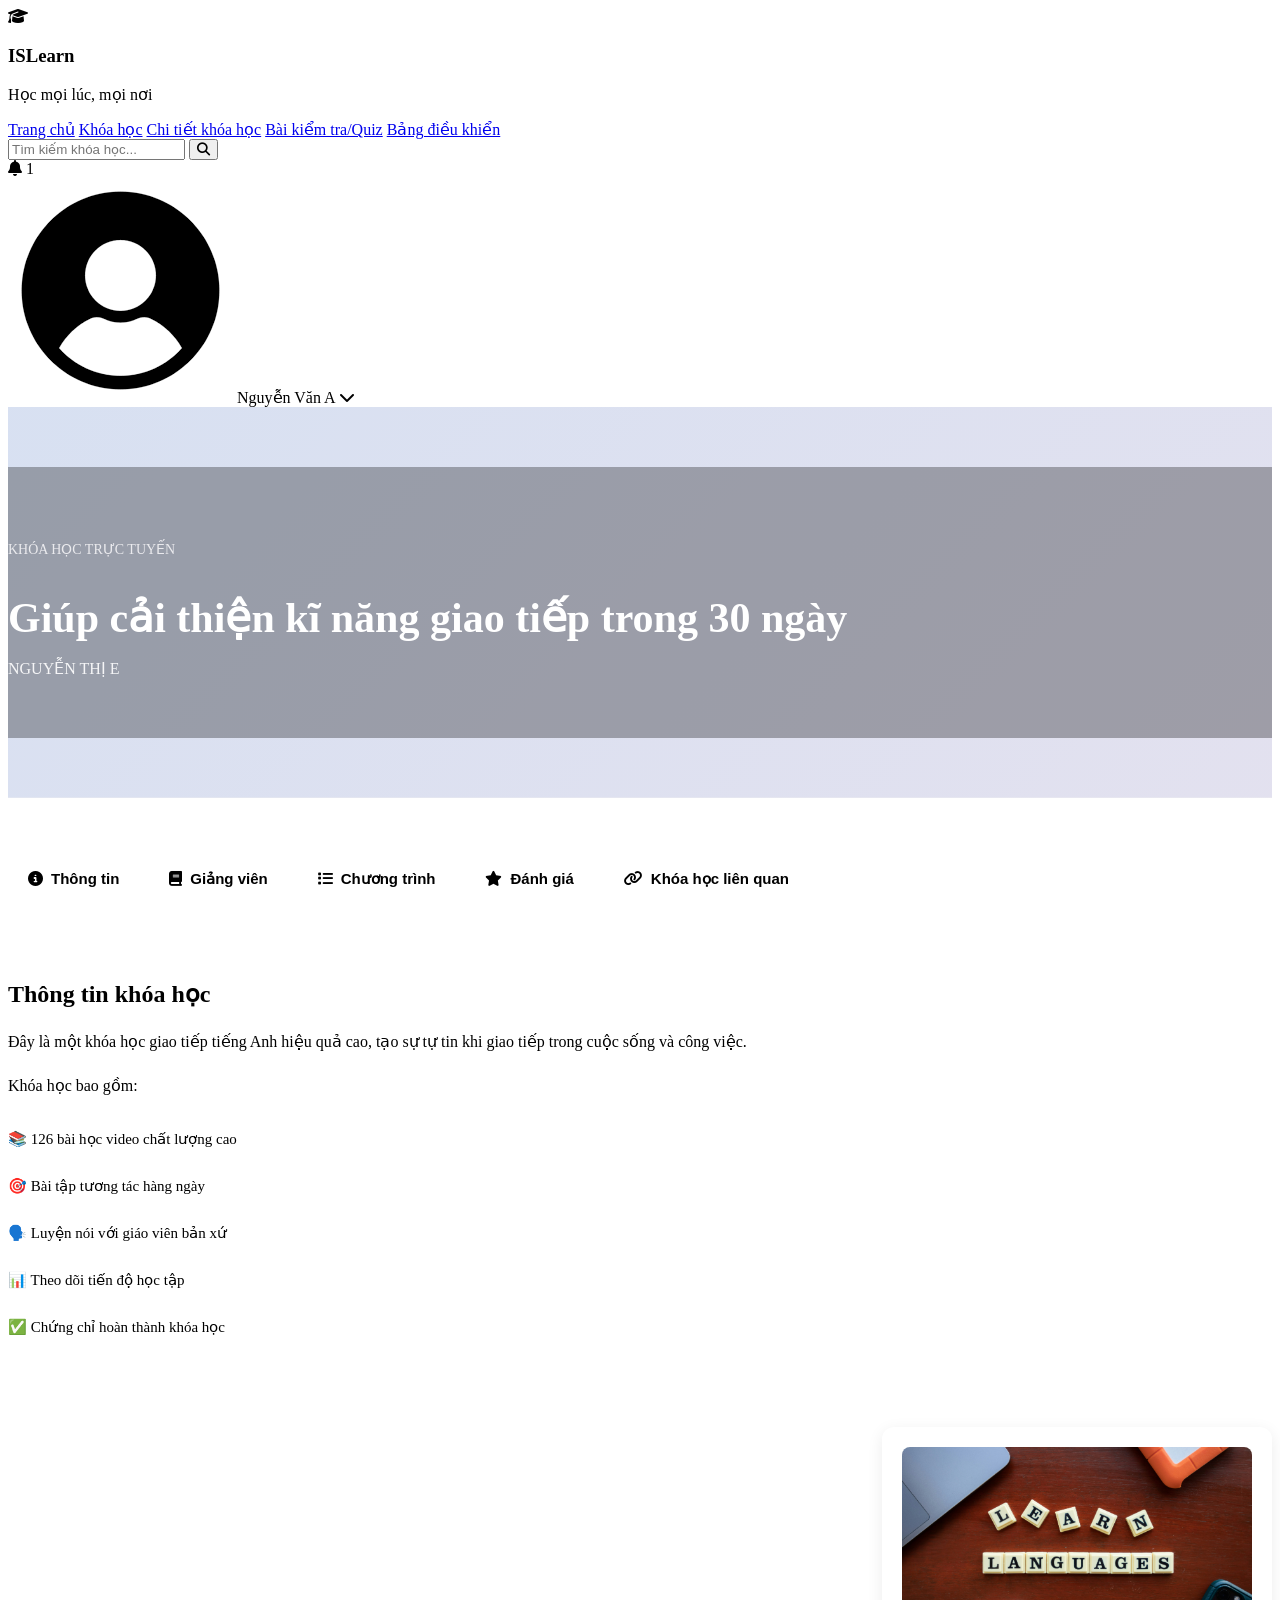
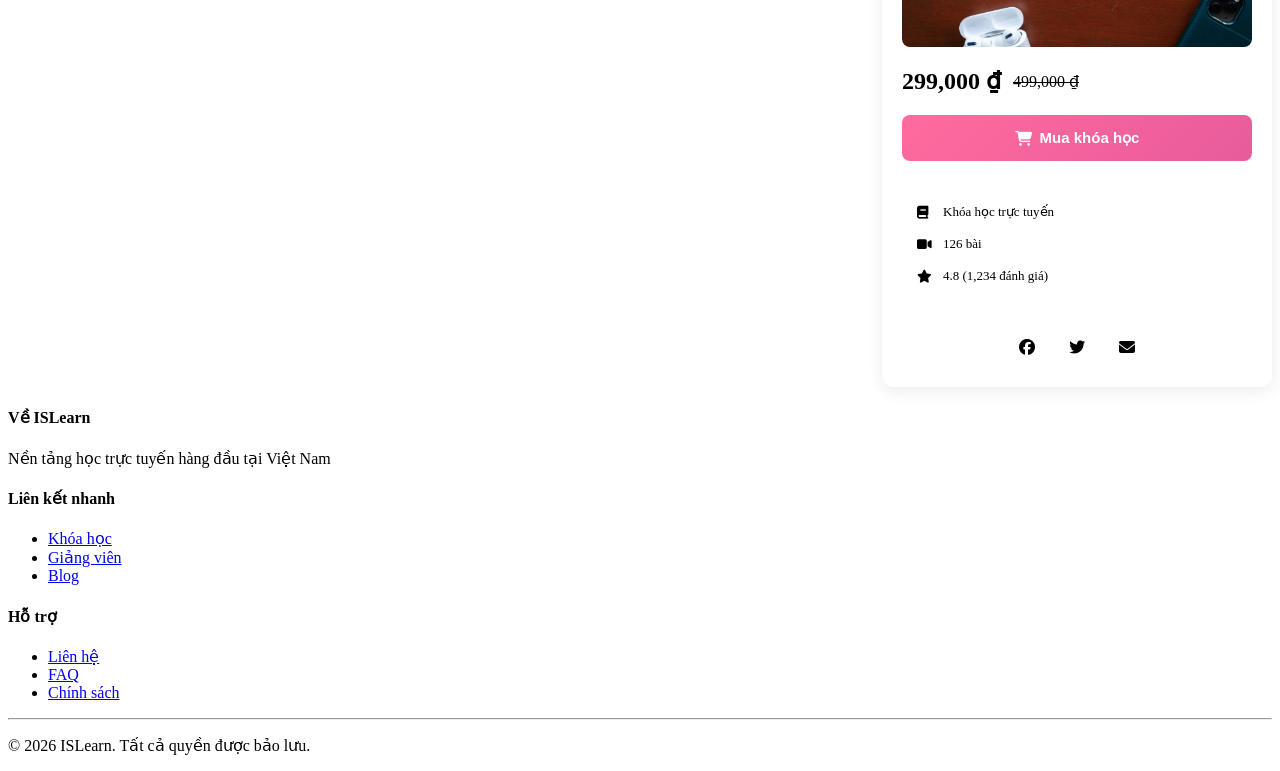
==== Bài nhóm/course-detail.html @ f21642ca "add" ====
<!DOCTYPE html>
<html lang="vi">
<head>
    <meta charset="UTF-8">
    <meta name="viewport" content="width=device-width, initial-scale=1.0">
    <title>Chi tiết khóa học - ISLearn</title>
    <link rel="stylesheet" href="styles.css">
    <link rel="stylesheet" href="course-detail.css">
    <link rel="stylesheet" href="https://cdnjs.cloudflare.com/ajax/libs/font-awesome/6.4.0/css/all.min.css">
</head>
<body>
    <!-- HEADER -->
    <header class="header">
        <div class="header-container">
            <div class="logo">
                <i class="fas fa-graduation-cap"></i>
                <div>
                    <h3>ISLearn</h3>
                    <p>Học mọi lúc, mọi nơi</p>
                </div>
            </div>
            
            <nav class="nav">
                <a href="index.html" class="nav-item">Trang chủ</a>
                <a href="#" class="nav-item">Khóa học</a>
                <a href="#" class="nav-item active">Chi tiết khóa học</a>
                <a href="#" class="nav-item">Bài kiểm tra/Quiz</a>
                <a href="#" class="nav-item">Bảng điều khiển</a>
            </nav>
            
            <div class="header-right">
                <div class="search-box">
                    <input type="text" placeholder="Tìm kiếm khóa học...">
                    <button><i class="fas fa-search"></i></button>
                </div>
                <div class="notification">
                    <i class="fas fa-bell"></i>
                    <span class="badge">1</span>
                </div>
                <div class="user-menu">
                    <img src="user.png" alt="User">
                    <span>Nguyễn Văn A <i class="fas fa-chevron-down"></i></span>
                </div>
            </div>
        </div>
    </header>

    <!-- BANNER SECTION -->
    <section class="banner-course">
        <div class="banner-overlay">
            <div class="container banner-content-wrapper">
                <div class="banner-text">
                    <p class="breadcrumb">Khóa học trực tuyến</p>
                    <h1 class="course-title">Giúp cải thiện kĩ năng giao tiếp trong 30 ngày</h1>
                    <p class="course-instructor">NGUYỄN THỊ E</p>
                </div>
            </div>
        </div>
    </section>

    <!-- TAB NAVIGATION -->
    <section class="course-section">
        <div class="container">
            <div class="tabs-wrapper">
                <button class="tab-btn active" data-tab="tab-info">
                    <i class="fas fa-info-circle"></i> Thông tin
                </button>
                <button class="tab-btn" data-tab="tab-content">
                    <i class="fas fa-book"></i> Giảng viên
                </button>
                <button class="tab-btn" data-tab="tab-program">
                    <i class="fas fa-list"></i> Chương trình
                </button>
                <button class="tab-btn" data-tab="tab-review">
                    <i class="fas fa-star"></i> Đánh giá
                </button>
                <button class="tab-btn" data-tab="tab-related">
                    <i class="fas fa-link"></i> Khóa học liên quan
                </button>
            </div>

            <div class="course-content">
                <!-- TAB 1: THÔNG TIN -->
                <div class="tab-pane active" id="tab-info">
                    <h2>Thông tin khóa học</h2>
                    <div class="info-content">
                        <p>Đây là một khóa học giao tiếp tiếng Anh hiệu quả cao, tạo sự tự tin khi giao tiếp trong cuộc sống và công việc.</p>
                        <p>Khóa học bao gồm:</p>
                        <ul>
                            <li>📚 126 bài học video chất lượng cao</li>
                            <li>🎯 Bài tập tương tác hàng ngày</li>
                            <li>🗣️ Luyện nói với giáo viên bản xứ</li>
                            <li>📊 Theo dõi tiến độ học tập</li>
                            <li>✅ Chứng chỉ hoàn thành khóa học</li>
                        </ul>
                    </div>
                </div>

                <!-- TAB 2: GIẢNG VIÊN -->
                <div class="tab-pane" id="tab-content">
                    <h2>Giảng viên khóa học</h2>
                    <div class="instructors-list">
                        <div class="instructor-card">
                            <img src="user.png" alt="Instructor">
                            <h3>Trợ lí cô Nguyễn Thị E</h3>
                            <p class="email">troliupde@gmail.com</p>
                            <p class="bio">Giáo viên tiếng Anh chuyên nghiệp với 10+ năm kinh nghiệm dạy học</p>
                        </div>
                        <div class="instructor-card">
                            <img src="user.png" alt="Instructor">
                            <h3>Cô Nguyễn Thị E</h3>
                            <p class="email">lieuropham.fatima@gmail.com</p>
                            <p class="bio">Chuyên gia luyện thi IELTS với thành tích giúp hàng ngàn học viên đạt 9.0 Ielts</p>
                        </div>
                    </div>
                </div>

                <!-- TAB 3: CHƯƠNG TRÌNH -->
                <div class="tab-pane" id="tab-program">
                    <h2>Nội dung chương trình</h2>
                    <div class="modules-list">
                        <div class="module">
                            <div class="module-header">
                                <h3>Module 1: Nền tảng tiếng Anh</h3>
                                <span class="lesson-count">15 bài</span>
                                <i class="fas fa-chevron-down"></i>
                            </div>
                            <div class="module-content" style="max-height: 500px;">
                                <div class="lesson">
                                    <i class="fas fa-video"></i>
                                    <span>Bài 1: Alphabet và phát âm cơ bản</span>
                                </div>
                                <div class="lesson">
                                    <i class="fas fa-video"></i>
                                    <span>Bài 2: Số từ 0-100</span>
                                </div>
                                <div class="lesson">
                                    <i class="fas fa-video"></i>
                                    <span>Bài 3: Giới thiệu bản thân</span>
                                </div>
                            </div>
                        </div>

                        <div class="module">
                            <div class="module-header">
                                <h3>Module 2: Giao tiếp hàng ngày</h3>
                                <span class="lesson-count">20 bài</span>
                                <i class="fas fa-chevron-down"></i>
                            </div>
                            <div class="module-content" style="max-height: 0px;">
                                <div class="lesson">
                                    <i class="fas fa-video"></i>
                                    <span>Bài 1: Chào hỏi và quen biết</span>
                                </div>
                                <div class="lesson">
                                    <i class="fas fa-video"></i>
                                    <span>Bài 2: Đi mua sắm</span>
                                </div>
                            </div>
                        </div>

                        <div class="module">
                            <div class="module-header">
                                <h3>Module 3: Tiếng Anh nâng cao</h3>
                                <span class="lesson-count">18 bài</span>
                                <i class="fas fa-chevron-down"></i>
                            </div>
                            <div class="module-content" style="max-height: 0px;">
                                <div class="lesson">
                                    <i class="fas fa-video"></i>
                                    <span>Bài 1: Các thì tiếng Anh</span>
                                </div>
                                <div class="lesson">
                                    <i class="fas fa-video"></i>
                                    <span>Bài 2: Cách dùng phrasal verbs</span>
                                </div>
                            </div>
                        </div>
                    </div>
                </div>

                <!-- TAB 4: ĐÁNH GIÁ -->
                <div class="tab-pane" id="tab-review">
                    <h2>Đánh giá từ học viên</h2>
                    <div class="reviews-section">
                        <div class="review-item">
                            <div class="review-header">
                                <img src="user.png" alt="Reviewer">
                                <div>
                                    <h4>Nguyễn Văn A</h4>
                                    <span class="rating-stars">⭐⭐⭐⭐⭐</span>
                                    <span class="review-date">2 tuần trước</span>
                                </div>
                            </div>
                            <p class="review-text">Khóa học rất tuyệt vời! Tôi đã học được rất nhiều điều mới và cảm thấy tự tin hơn khi nói tiếng Anh.</p>
                        </div>
                        <div class="review-item">
                            <div class="review-header">
                                <img src="user.png" alt="Reviewer">
                                <div>
                                    <h4>Trần Thị B</h4>
                                    <span class="rating-stars">⭐⭐⭐⭐</span>
                                    <span class="review-date">1 tháng trước</span>
                                </div>
                            </div>
                            <p class="review-text">Giảng viên rất nhiệt tình, giải thích rõ ràng. Chỉ có điều cần thêm bài tập nữa.</p>
                        </div>
                    </div>
                </div>

                <!-- TAB 5: KHÓA HỌC LIÊN QUAN -->
                <div class="tab-pane" id="tab-related">
                    <h2>Khóa học liên quan</h2>
                    <div class="related-courses">
                        <div class="course-card-mini">
                            <img src="laptop.png" alt="Course">
                            <h4>IELTS Listening từ A-Z</h4>
                            <p class="price">399,000₫</p>
                        </div>
                        <div class="course-card-mini">
                            <img src="laptop.png" alt="Course">
                            <h4>IELTS Writing Task 1 & 2</h4>
                            <p class="price">449,000₫</p>
                        </div>
                        <div class="course-card-mini">
                            <img src="laptop.png" alt="Course">
                            <h4>Tiếng Anh doanh nghiệp</h4>
                            <p class="price">349,000₫</p>
                        </div>
                    </div>
                </div>
            </div>
        </div>
    </section>

    <!-- SIDEBAR -->
    <aside class="course-sidebar">
        <div class="container sidebar-container">
            <div class="sidebar-card course-preview">
                <div class="course-image-preview">
                    <img src="EL.png" alt="Course">
                </div>
                
                <div class="course-pricing">
                    <div class="price-section">
                        <span class="current-price">299,000 ₫</span>
                        <span class="original-price">499,000 ₫</span>
                    </div>
                </div>

                <button class="btn-buy">
                    <i class="fas fa-shopping-cart"></i> Mua khóa học
                </button>

                <div class="course-details">
                    <div class="detail-item">
                        <i class="fas fa-book"></i>
                        <span>Khóa học trực tuyến</span>
                    </div>
                    <div class="detail-item">
                        <i class="fas fa-video"></i>
                        <span>126 bài</span>
                    </div>
                    <div class="detail-item">
                        <i class="fas fa-star"></i>
                        <span>4.8 (1,234 đánh giá)</span>
                    </div>
                </div>

                <div class="share-buttons">
                    <button class="share-btn" onclick="shareOnFacebook()">
                        <i class="fab fa-facebook"></i>
                    </button>
                    <button class="share-btn" onclick="shareOnTwitter()">
                        <i class="fab fa-twitter"></i>
                    </button>
                    <button class="share-btn" onclick="shareViaEmail()">
                        <i class="fas fa-envelope"></i>
                    </button>
                </div>
            </div>
        </div>
    </aside>

    <!-- FOOTER -->
    <footer class="footer">
        <div class="container">
            <div class="footer-content">
                <div class="footer-col">
                    <h4>Về ISLearn</h4>
                    <p>Nền tảng học trực tuyến hàng đầu tại Việt Nam</p>
                </div>
                <div class="footer-col">
                    <h4>Liên kết nhanh</h4>
                    <ul>
                        <li><a href="#">Khóa học</a></li>
                        <li><a href="#">Giảng viên</a></li>
                        <li><a href="#">Blog</a></li>
                    </ul>
                </div>
                <div class="footer-col">
                    <h4>Hỗ trợ</h4>
                    <ul>
                        <li><a href="#">Liên hệ</a></li>
                        <li><a href="#">FAQ</a></li>
                        <li><a href="#">Chính sách</a></li>
                    </ul>
                </div>
            </div>
            <hr>
            <p class="footer-bottom">&copy; 2026 ISLearn. Tất cả quyền được bảo lưu.</p>
        </div>
    </footer>

    <script src="course-detail.js"></script>
</body>
</html>
---- Bài nhóm/course-detail.css ----
/* ==================== BANNER COURSE ==================== */
.banner-course {
    background: linear-gradient(135deg, rgba(0, 87, 255, 0.1) 0%, rgba(108, 92, 231, 0.1) 100%),
                url('data:image/svg+xml,<svg xmlns="http://www.w3.org/2000/svg" viewBox="0 0 1200 400"><rect fill="%23f0f0f0" width="1200" height="400"/></svg>');
    background-size: cover;
    background-position: center;
    padding: 60px 0;
    position: relative;
}

.banner-overlay {
    background: rgba(0, 0, 0, 0.3);
    padding: 60px 0;
}

.banner-content-wrapper {
    display: flex;
    justify-content: space-between;
    align-items: center;
    gap: 40px;
}

.banner-text {
    flex: 1;
    color: white;
}

.breadcrumb {
    font-size: 14px;
    color: rgba(255, 254, 255, 0.8);
    margin-bottom: 10px;
    text-transform: uppercase;
}

.course-title {
    font-size: 42px;
    font-weight: 700;
    margin-bottom: 15px;
    line-height: 1.2;
}

.course-instructor {
    font-size: 16px;
    color: rgba(255, 255, 255, 0.9);
    margin: 0;
}

/* ==================== TABS NAVIGATION ==================== */
.course-section {
    padding: 60px 0;
}

.tabs-wrapper {
    display: flex;
    gap: 10px;
    margin-bottom: 40px;
    border-bottom: 2px solid var(--border-color);
    padding-bottom: 20px;
    flex-wrap: wrap;
}

.tab-btn {
    background: transparent;
    border: none;
    padding: 12px 20px;
    cursor: pointer;
    font-size: 15px;
    font-weight: 600;
    color: var(--text-light);
    transition: all 0.3s;
    position: relative;
    display: flex;
    align-items: center;
    gap: 8px;
}

.tab-btn:hover {
    color: var(--primary-color);
}

.tab-btn.active {
    color: var(--primary-color);
}

.tab-btn.active::after {
    content: '';
    position: absolute;
    bottom: -22px;
    left: 0;
    right: 0;
    height: 3px;
    background: var(--primary-color);
}

/* ==================== TAB PANES ==================== */
.course-content {
    display: grid;
    grid-template-columns: 1fr 350px;
    gap: 40px;
}

.tab-pane {
    display: none;
    animation: fadeIn 0.3s ease;
}

.tab-pane.active {
    display: block;
}

@keyframes fadeIn {
    from {
        opacity: 0;
        transform: translateY(10px);
    }
    to {
        opacity: 1;
        transform: translateY(0);
    }
}

.tab-pane h2 {
    font-size: 24px;
    font-weight: 700;
    margin-bottom: 20px;
    color: var(--text-dark);
}

.info-content {
    line-height: 1.8;
    color: var(--text-light);
}

.info-content p {
    margin-bottom: 15px;
}

.info-content ul {
    list-style: none;
    padding-left: 0;
    margin-top: 15px;
}

.info-content li {
    padding: 10px 0;
    border-bottom: 1px solid var(--border-color);
    font-size: 15px;
}

/* ==================== INSTRUCTORS ==================== */
.instructors-list {
    display: grid;
    grid-template-columns: repeat(2, 1fr);
    gap: 20px;
}

.instructor-card {
    background: var(--bg-light);
    border-radius: 12px;
    padding: 20px;
    text-align: center;
}

.instructor-card img {
    width: 80px;
    height: 80px;
    border-radius: 50%;
    margin-bottom: 15px;
    object-fit: cover;
}

.instructor-card h3 {
    font-size: 16px;
    font-weight: 700;
    margin: 0 0 8px;
}

.instructor-card .email {
    font-size: 13px;
    color: var(--text-light);
    margin: 0 0 10px;
}

.instructor-card .bio {
    font-size: 13px;
    color: var(--text-light);
    margin: 0;
    line-height: 1.6;
}

/* ==================== MODULES ==================== */
.modules-list {
    display: flex;
    flex-direction: column;
    gap: 20px;
}

.module {
    border: 1px solid var(--border-color);
    border-radius: 8px;
    overflow: hidden;
}

.module-header {
    background: var(--bg-light);
    padding: 15px 20px;
    cursor: pointer;
    display: flex;
    justify-content: space-between;
    align-items: center;
    transition: background 0.3s;
}

.module-header:hover {
    background: #EBEBF0;
}

.module-header h3 {
    font-size: 15px;
    font-weight: 600;
    margin: 0;
    flex: 1;
}

.lesson-count {
    font-size: 13px;
    color: var(--text-light);
    margin-right: 15px;
}

.module-header i {
    color: var(--text-light);
    transition: transform 0.3s;
}

.module-content {
    padding: 0;
    overflow: hidden;
    transition: max-height 0.3s ease;
}

.lesson {
    display: flex;
    align-items: center;
    gap: 15px;
    padding: 15px 20px;
    border-bottom: 1px solid var(--border-color);
    cursor: pointer;
    transition: background 0.2s;
}

.lesson:hover {
    background: var(--bg-light);
}

.lesson:last-child {
    border-bottom: none;
}

.lesson i {
    color: var(--primary-color);
    font-size: 14px;
}

.lesson span {
    font-size: 14px;
    color: var(--text-dark);
}

/* ==================== REVIEWS ==================== */
.reviews-section {
    display: flex;
    flex-direction: column;
    gap: 20px;
}

.review-item {
    background: var(--bg-light);
    border-radius: 8px;
    padding: 20px;
}

.review-header {
    display: flex;
    gap: 15px;
    margin-bottom: 15px;
    align-items: flex-start;
}

.review-header img {
    width: 50px;
    height: 50px;
    border-radius: 50%;
    object-fit: cover;
}

.review-header h4 {
    font-size: 15px;
    font-weight: 600;
    margin: 0 0 5px;
}

.rating-stars {
    font-size: 13px;
    margin-right: 10px;
}

.review-date {
    font-size: 12px;
    color: var(--text-light);
}

.review-text {
    font-size: 14px;
    color: var(--text-light);
    line-height: 1.6;
    margin: 0;
}

/* ==================== RELATED COURSES ==================== */
.related-courses {
    display: grid;
    grid-template-columns: repeat(auto-fit, minmax(200px, 1fr));
    gap: 20px;
}

.course-card-mini {
    border: 1px solid var(--border-color);
    border-radius: 8px;
    overflow: hidden;
    transition: all 0.3s;
}

.course-card-mini:hover {
    box-shadow: 0 4px 12px rgba(0, 0, 0, 0.1);
    transform: translateY(-3px);
}

.course-card-mini img {
    width: 100%;
    height: 120px;
    object-fit: cover;
}

.course-card-mini h4 {
    font-size: 13px;
    font-weight: 600;
    padding: 12px;
    margin: 0;
    line-height: 1.4;
}

.course-card-mini .price {
    font-size: 14px;
    color: var(--primary-color);
    font-weight: 700;
    padding: 0 12px 12px;
    margin: 0;
}

/* ==================== SIDEBAR ==================== */
.course-sidebar {
    position: sticky;
    top: 100px;
    margin-top: -100px;
    padding-top: 100px;
}

.sidebar-container {
    display: flex;
    justify-content: flex-end;
}

.sidebar-card {
    width: 100%;
    max-width: 350px;
}

.course-preview {
    background: white;
    border: 1px solid var(--border-color);
    border-radius: 12px;
    padding: 20px;
    box-shadow: 0 4px 16px rgba(0, 0, 0, 0.08);
}

.course-image-preview {
    width: 100%;
    height: 200px;
    border-radius: 8px;
    overflow: hidden;
    margin-bottom: 20px;
}

.course-image-preview img {
    width: 100%;
    height: 100%;
    object-fit: cover;
}

.course-pricing {
    margin-bottom: 20px;
}

.price-section {
    display: flex;
    align-items: center;
    gap: 12px;
}

.current-price {
    font-size: 24px;
    font-weight: 700;
    color: var(--primary-color);
}

.original-price {
    font-size: 16px;
    color: var(--text-light);
    text-decoration: line-through;
}

.btn-buy {
    width: 100%;
    background: linear-gradient(135deg, #FF6B9D 0%, #E85B9C 100%);
    color: white;
    border: none;
    padding: 14px 20px;
    border-radius: 8px;
    font-size: 15px;
    font-weight: 600;
    cursor: pointer;
    display: flex;
    align-items: center;
    justify-content: center;
    gap: 8px;
    transition: all 0.3s;
    margin-bottom: 20px;
}

.btn-buy:hover {
    transform: translateY(-2px);
    box-shadow: 0 6px 16px rgba(232, 91, 156, 0.3);
}

.course-details {
    background: var(--bg-light);
    border-radius: 8px;
    padding: 15px;
    margin-bottom: 20px;
}

.detail-item {
    display: flex;
    align-items: center;
    gap: 10px;
    padding: 8px 0;
    font-size: 13px;
}

.detail-item i {
    color: var(--primary-color);
    min-width: 16px;
}

.share-buttons {
    display: flex;
    gap: 10px;
    justify-content: center;
}

.share-btn {
    width: 40px;
    height: 40px;
    border-radius: 50%;
    border: 1px solid var(--border-color);
    background: transparent;
    color: var(--text-light);
    cursor: pointer;
    transition: all 0.3s;
    display: flex;
    align-items: center;
    justify-content: center;
    font-size: 16px;
}

.share-btn:hover {
    background: var(--primary-color);
    color: white;
    border-color: var(--primary-color);
}

/* ==================== RESPONSIVE ==================== */
@media (max-width: 1024px) {
    .course-content {
        grid-template-columns: 1fr;
    }

    .course-sidebar {
        position: relative;
        top: auto;
        margin-top: 40px;
        padding-top: 0;
    }

    .sidebar-container {
        justify-content: flex-start;
    }

    .instructors-list {
        grid-template-columns: 1fr;
    }
}

@media (max-width: 768px) {
    .banner-content-wrapper {
        flex-direction: column;
    }

    .course-title {
        font-size: 28px;
    }

    .tabs-wrapper {
        gap: 5px;
    }

    .tab-btn {
        padding: 10px 12px;
        font-size: 12px;
    }

    .tab-btn i {
        display: none;
    }

    .related-courses {
        grid-template-columns: repeat(2, 1fr);
    }

    .sidebar-card {
        max-width: 100%;
    }
}

@media (max-width: 480px) {
    .course-title {
        font-size: 24px;
    }

    .tabs-wrapper {
        overflow-x: auto;
        flex-wrap: nowrap;
    }

    .tab-btn {
        padding: 8px 10px;
        font-size: 11px;
        white-space: nowrap;
    }

    .related-courses {
        grid-template-columns: 1fr;
    }
}
.nav-link {
            text-decoration: none; /* Bỏ gạch chân mặc định */
            color: #333;           /* Màu chữ mặc định */
            font-weight: 500;      /* Độ đậm của chữ */
        }

.nav-link:hover {
            color: #0056d2;        /* Đổi màu xanh dương khi di chuột */
        }
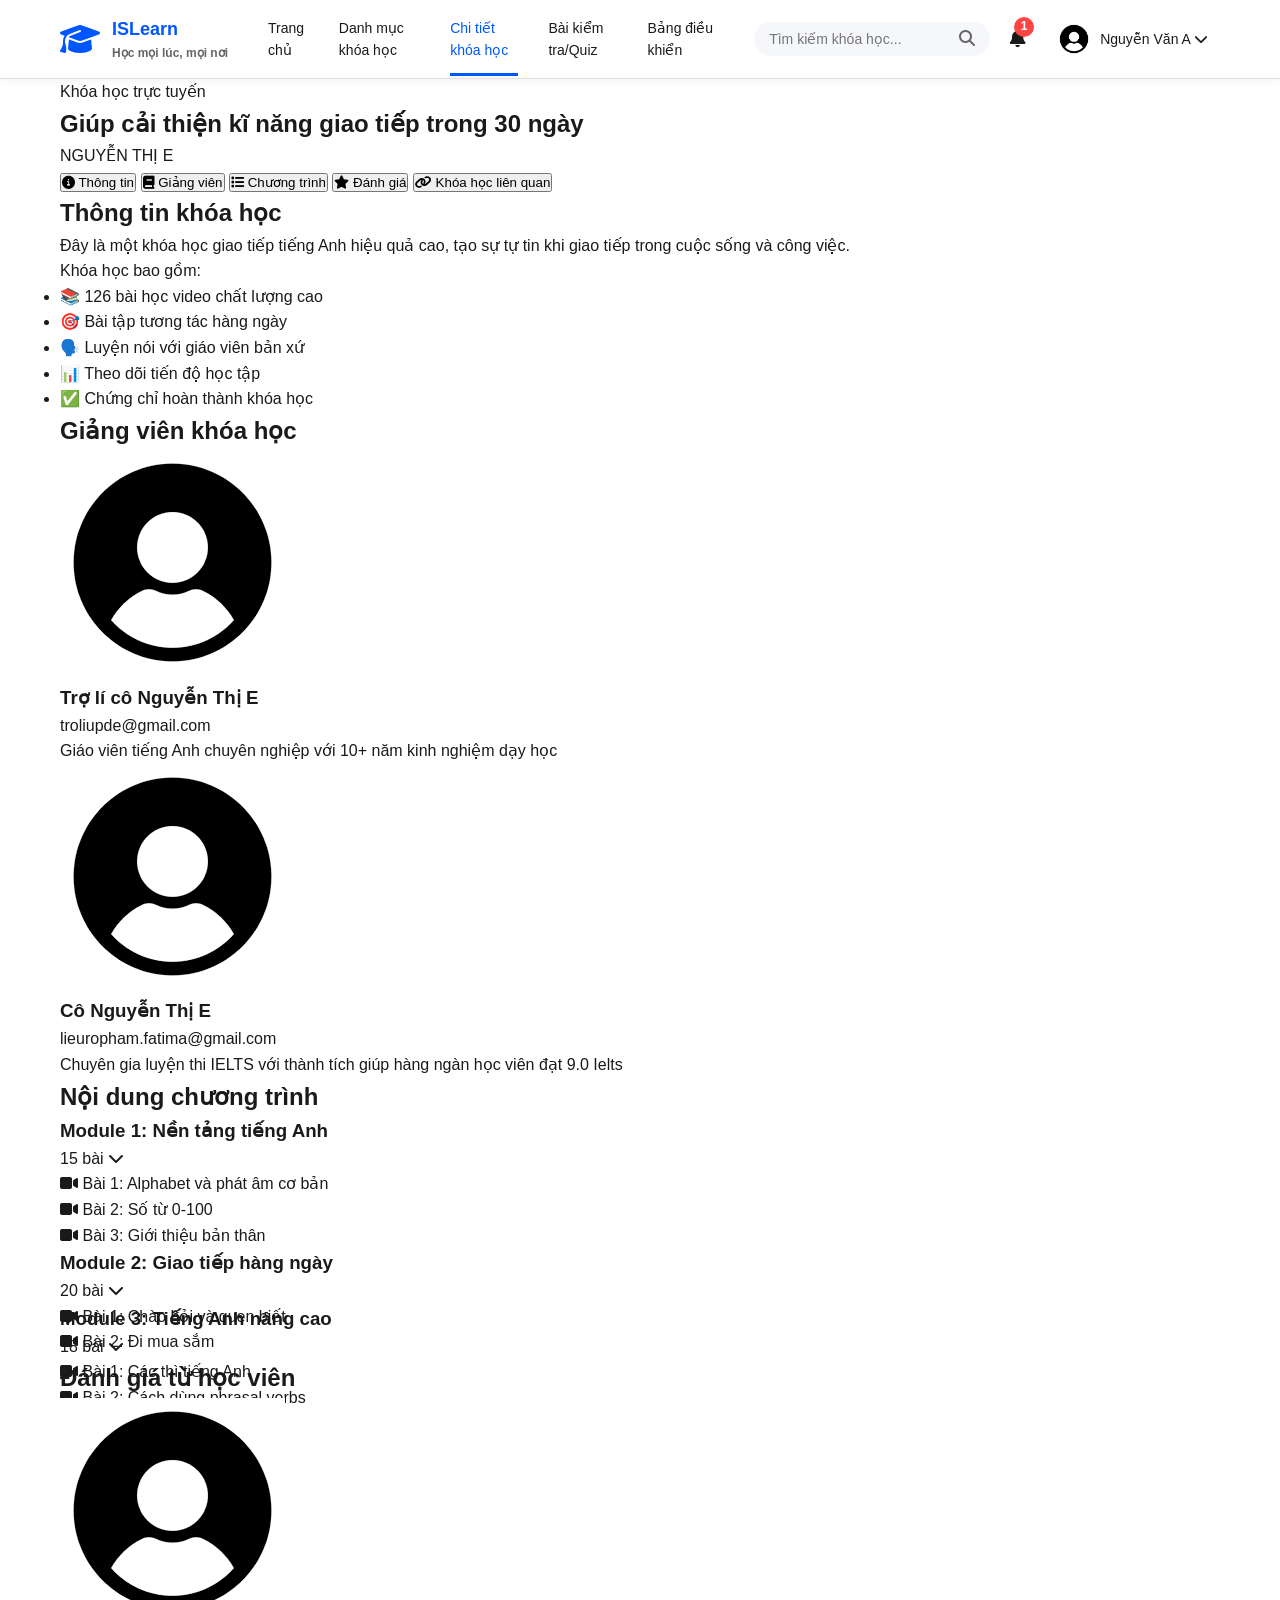
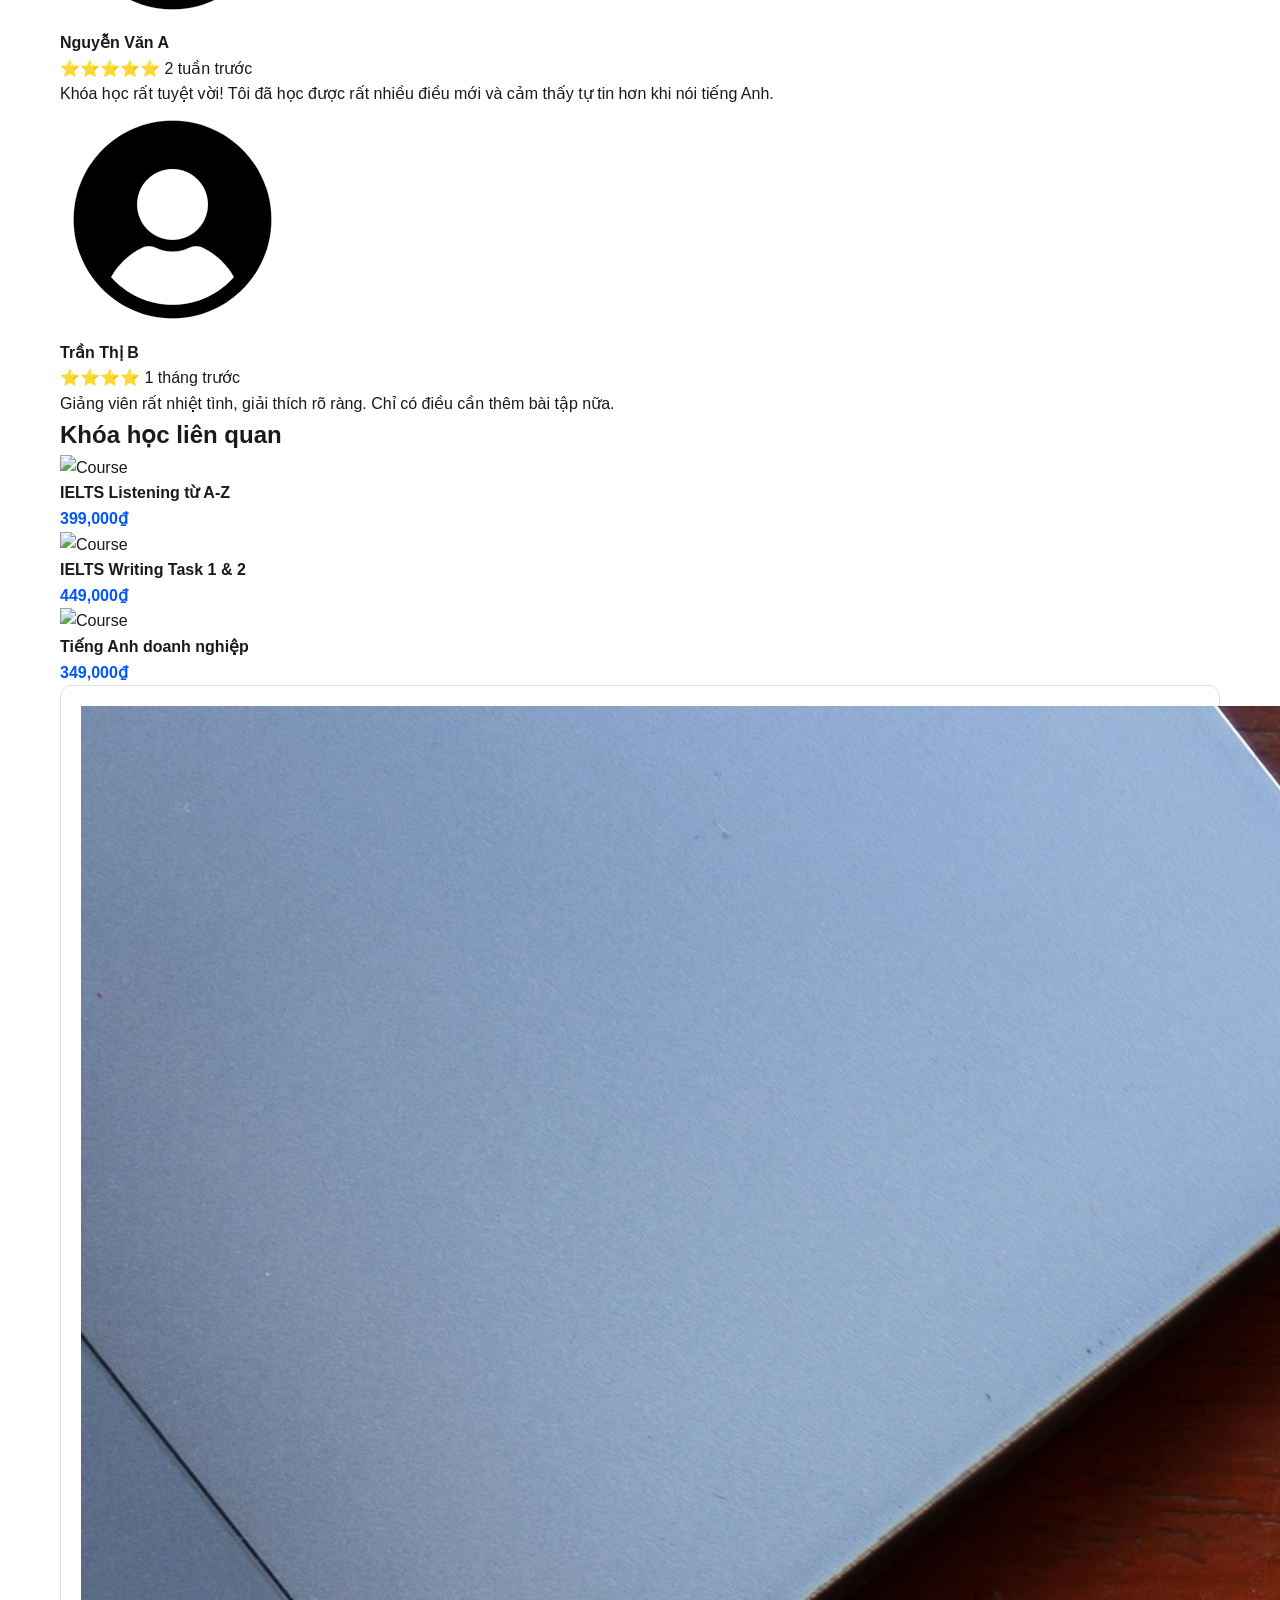
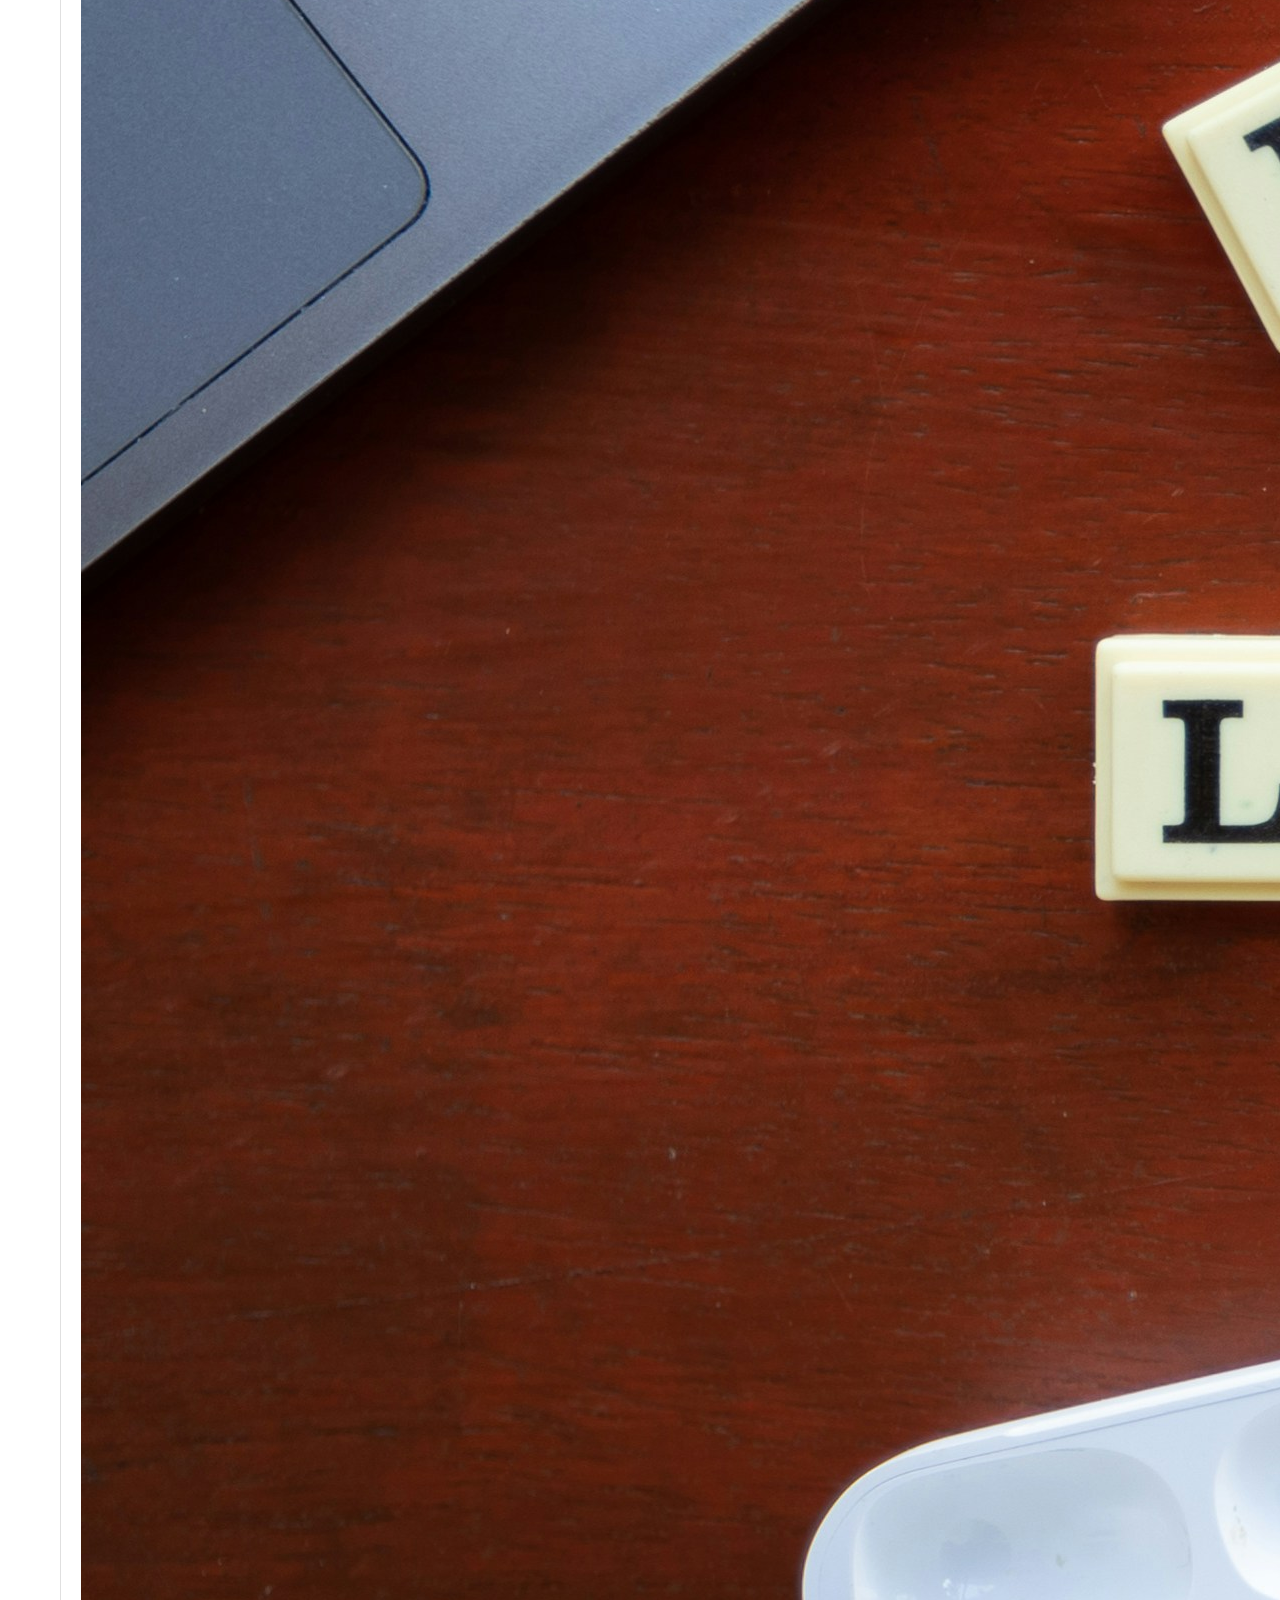
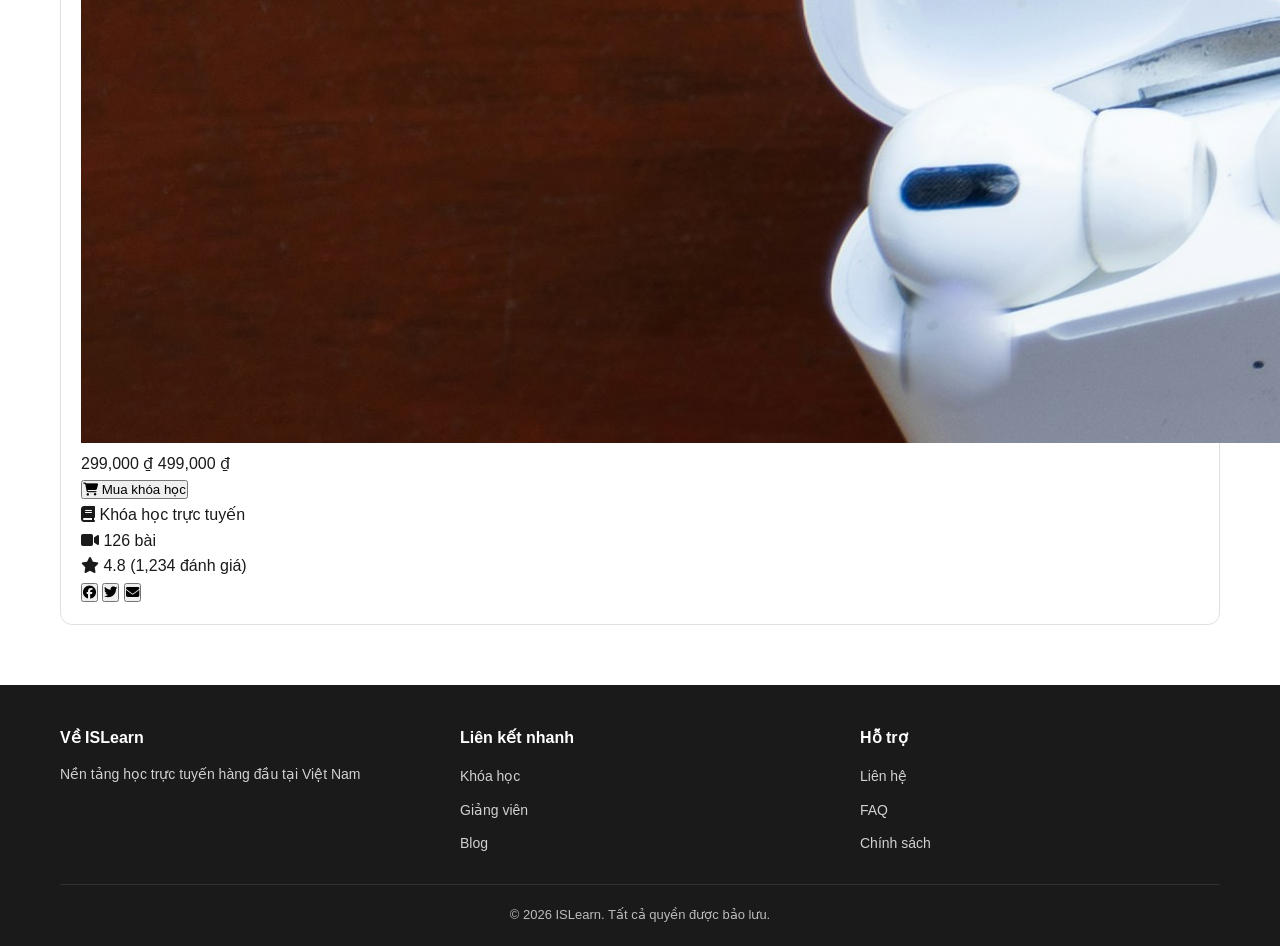
==== commit 68ea172e: "add" ====
--- a/Bài nhóm/course-detail.html
+++ b/Bài nhóm/course-detail.html
@@ -5,7 +5,7 @@
     <meta name="viewport" content="width=device-width, initial-scale=1.0">
     <title>Chi tiết khóa học - ISLearn</title>
     <link rel="stylesheet" href="styles.css">
-    <link rel="stylesheet" href="course-detail.css">
+    <link rel="stylesheet" href="home-page.css">
     <link rel="stylesheet" href="https://cdnjs.cloudflare.com/ajax/libs/font-awesome/6.4.0/css/all.min.css">
 </head>
 <body>
@@ -22,7 +22,7 @@
             
             <nav class="nav">
                 <a href="index.html" class="nav-item">Trang chủ</a>
-                <a href="#" class="nav-item">Khóa học</a>
+                <a href="#" class="nav-item">Danh mục khóa học</a>
                 <a href="#" class="nav-item active">Chi tiết khóa học</a>
                 <a href="#" class="nav-item">Bài kiểm tra/Quiz</a>
                 <a href="#" class="nav-item">Bảng điều khiển</a>
@@ -312,6 +312,6 @@
         </div>
     </footer>
 
-    <script src="course-detail.js"></script>
+    <script src="home-page.js"></script>
 </body>
 </html>
--- a/Bài nhóm/styles.css
+++ b/Bài nhóm/styles.css
@@ -0,0 +1,812 @@
+* {
+    margin: 0;
+    padding: 0;
+    box-sizing: border-box;
+}
+
+:root {
+    --primary-color: #0057FF;
+    --secondary-color: #6C5CE7;
+    --text-dark: #1A1A1A;
+    --text-light: #666666;
+    --bg-light: #F5F7FA;
+    --border-color: #E0E0E0;
+    --success: #27AE60;
+    --warning: #F39C12;
+}
+
+body {
+    font-family: 'Segoe UI', Tahoma, Geneva, Verdana, sans-serif;
+    color: var(--text-dark);
+    background-color: #FFFFFF;
+    line-height: 1.6;
+}
+
+.container {
+    max-width: 1200px;
+    margin: 0 auto;
+    padding: 0 20px;
+}
+
+/* ==================== HEADER ==================== */
+.header {
+    background: #FFFFFF;
+    border-bottom: 1px solid var(--border-color);
+    padding: 15px 0;
+    position: sticky;
+    top: 0;
+    z-index: 100;
+    box-shadow: 0 2px 8px rgba(0,0,0,0.05);
+}
+
+.header-container {
+    max-width: 1200px;
+    margin: 0 auto;
+    padding: 0 20px;
+    display: flex;
+    justify-content: space-between;
+    align-items: center;
+    gap: 40px;
+}
+
+.logo {
+    display: flex;
+    align-items: center;
+    gap: 12px;
+    text-decoration: none;
+    font-weight: bold;
+    color: var(--primary-color);
+    min-width: 150px;
+}
+
+.logo i {
+    font-size: 32px;
+}
+
+.logo h3 {
+    margin: 0;
+    font-size: 18px;
+    color: var(--primary-color);
+}
+
+.logo p {
+    margin: 0;
+    font-size: 12px;
+    color: var(--text-light);
+}
+
+.nav {
+    display: flex;
+    gap: 30px;
+    flex: 1;
+}
+
+.nav-item {
+    color: var(--text-dark);
+    text-decoration: none;
+    font-size: 14px;
+    font-weight: 500;
+    position: relative;
+    transition: color 0.3s;
+}
+
+.nav-item:hover,
+.nav-item.active {
+    color: var(--primary-color);
+}
+
+.nav-item.active::after {
+    content: '';
+    position: absolute;
+    bottom: -15px;
+    left: 0;
+    right: 0;
+    height: 3px;
+    background: var(--primary-color);
+}
+
+.header-right {
+    display: flex;
+    gap: 20px;
+    align-items: center;
+}
+
+.search-box {
+    display: flex;
+    background: var(--bg-light);
+    border-radius: 25px;
+    padding: 8px 15px;
+    gap: 10px;
+    align-items: center;
+}
+
+.search-box input {
+    border: none;
+    background: transparent;
+    outline: none;
+    width: 180px;
+    font-size: 14px;
+}
+
+.search-box button {
+    background: none;
+    border: none;
+    color: var(--text-light);
+    cursor: pointer;
+    font-size: 16px;
+}
+
+.notification {
+    position: relative;
+    cursor: pointer;
+    font-size: 18px;
+    color: var(--text-dark);
+}
+
+.badge {
+    position: absolute;
+    top: -8px;
+    right: -8px;
+    background: #FF4444;
+    color: white;
+    border-radius: 50%;
+    width: 20px;
+    height: 20px;
+    display: flex;
+    align-items: center;
+    justify-content: center;
+    font-size: 12px;
+    font-weight: bold;
+}
+
+.user-menu {
+    display: flex;
+    align-items: center;
+    gap: 10px;
+    cursor: pointer;
+    padding: 8px 12px;
+    border-radius: 8px;
+    transition: background 0.3s;
+}
+
+.user-menu:hover {
+    background: var(--bg-light);
+}
+
+.user-menu img {
+    width: 32px;
+    height: 32px;
+    border-radius: 50%;
+}
+
+.user-menu span {
+    font-size: 14px;
+    font-weight: 500;
+}
+
+/* ==================== HERO SECTION ==================== */
+.hero {
+    background: linear-gradient(135deg, #E8F0FF 0%, #F0E8FF 100%);
+    padding: 60px 0;
+}
+
+.hero-container {
+    max-width: 1200px;
+    margin: 0 auto;
+    padding: 0 20px;
+    display: grid;
+    grid-template-columns: 1fr 1fr;
+    gap: 40px;
+    align-items: center;
+}
+
+.hero-content h2 {
+    font-size: 16px;
+    color: var(--text-light);
+    font-weight: 500;
+    margin-bottom: 10px;
+}
+
+.hero-content h1 {
+    font-size: 42px;
+    color: var(--primary-color);
+    font-weight: 700;
+    margin-bottom: 20px;
+    line-height: 1.2;
+}
+
+.hero-content p {
+    font-size: 16px;
+    color: var(--text-light);
+    margin-bottom: 30px;
+    line-height: 1.8;
+}
+
+.search-hero {
+    display: flex;
+    gap: 10px;
+    margin-bottom: 40px;
+}
+
+.search-hero input {
+    flex: 1;
+    padding: 15px 20px;
+    border: 1px solid var(--border-color);
+    border-radius: 8px;
+    font-size: 14px;
+    outline: none;
+}
+
+.btn-primary {
+    background: var(--primary-color);
+    color: white;
+    border: none;
+    padding: 15px 35px;
+    border-radius: 8px;
+    font-size: 14px;
+    font-weight: 600;
+    cursor: pointer;
+    transition: background 0.3s;
+}
+
+.btn-primary:hover {
+    background: #0047CC;
+}
+
+.stats {
+    display: flex;
+    gap: 40px;
+    flex-wrap: wrap;
+}
+
+.stat-item {
+    display: flex;
+    gap: 15px;
+    align-items: flex-start;
+}
+
+.stat-item i {
+    font-size: 28px;
+    color: var(--primary-color);
+}
+
+.stat-item h4 {
+    font-size: 18px;
+    font-weight: 700;
+    margin: 0;
+}
+
+.stat-item p {
+    font-size: 13px;
+    color: var(--text-light);
+    margin: 0;
+}
+
+.hero-image {
+    display: flex;
+    justify-content: center;
+}
+
+.illustration img {
+    max-width: 100%;
+    height: auto;
+}
+
+/* ==================== CATEGORIES SECTION ==================== */
+.categories-section {
+    padding: 60px 0;
+    background: white;
+}
+
+.section-header {
+    display: flex;
+    justify-content: space-between;
+    align-items: center;
+    margin-bottom: 40px;
+}
+
+.section-header h2 {
+    font-size: 28px;
+    font-weight: 700;
+}
+
+.view-all {
+    color: var(--primary-color);
+    text-decoration: none;
+    font-weight: 600;
+    transition: color 0.3s;
+}
+
+.view-all:hover {
+    color: #0047CC;
+}
+
+.categories-grid {
+    display: grid;
+    grid-template-columns: repeat(6, 1fr);
+    gap: 20px;
+}
+
+.category-card {
+    background: var(--bg-light);
+    border-radius: 12px;
+    padding: 30px 20px;
+    text-align: center;
+    cursor: pointer;
+    transition: all 0.3s;
+}
+
+.category-card:hover {
+    background: var(--primary-color);
+    color: white;
+    transform: translateY(-5px);
+}
+
+.category-icon {
+    font-size: 40px;
+    margin-bottom: 15px;
+    color: var(--primary-color);
+}
+
+.category-card:hover .category-icon {
+    color: white;
+}
+
+.category-card h3 {
+    font-size: 16px;
+    font-weight: 600;
+    margin-bottom: 8px;
+}
+
+.category-card p {
+    font-size: 13px;
+    color: var(--text-light);
+}
+
+.category-card:hover p {
+    color: white;
+}
+
+/* ==================== FEATURED COURSES ==================== */
+.featured-courses {
+    padding: 60px 0;
+    background: white;
+}
+
+.courses-slider {
+    display: grid;
+    grid-template-columns: repeat(4, 1fr);
+    gap: 20px;
+}
+
+.course-card {
+    background: white;
+    border: 1px solid var(--border-color);
+    border-radius: 12px;
+    overflow: hidden;
+    transition: all 0.3s;
+    cursor: pointer;
+}
+
+.course-card:hover {
+    box-shadow: 0 8px 24px rgba(0,0,0,0.12);
+    transform: translateY(-5px);
+}
+
+.course-image {
+    position: relative;
+    height: 180px;
+    overflow: hidden;
+    background: var(--bg-light);
+}
+
+.course-image img {
+    width: 100%;
+    height: 100%;
+    object-fit: cover;
+}
+
+.course-tag {
+    position: absolute;
+    top: 12px;
+    left: 12px;
+    background: var(--secondary-color);
+    color: white;
+    padding: 6px 12px;
+    border-radius: 20px;
+    font-size: 11px;
+    font-weight: 600;
+}
+
+.course-info {
+    padding: 20px;
+}
+
+.course-info h3 {
+    font-size: 15px;
+    font-weight: 700;
+    margin-bottom: 8px;
+    line-height: 1.4;
+}
+
+.instructor {
+    font-size: 13px;
+    color: var(--text-light);
+    margin-bottom: 10px;
+}
+
+.rating {
+    display: flex;
+    gap: 5px;
+    font-size: 13px;
+    margin-bottom: 12px;
+}
+
+.stars {
+    font-weight: 600;
+}
+
+.reviews {
+    color: var(--text-light);
+}
+
+.price {
+    font-size: 16px;
+    font-weight: 700;
+    color: var(--primary-color);
+}
+
+/* ==================== QUIZZES SECTION ==================== */
+.quizzes-section {
+    padding: 60px 0;
+    background: var(--bg-light);
+}
+
+.quizzes-section h2 {
+    font-size: 28px;
+    font-weight: 700;
+    margin-bottom: 40px;
+}
+
+.quizzes-grid {
+    display: grid;
+    grid-template-columns: repeat(4, 1fr);
+    gap: 20px;
+}
+
+.quiz-card {
+    background: white;
+    border-radius: 12px;
+    padding: 30px 20px;
+    text-align: center;
+    transition: all 0.3s;
+}
+
+.quiz-card:hover {
+    box-shadow: 0 8px 24px rgba(0,0,0,0.12);
+}
+
+.quiz-icon {
+    width: 60px;
+    height: 60px;
+    background: var(--bg-light);
+    border-radius: 50%;
+    display: flex;
+    align-items: center;
+    justify-content: center;
+    margin: 0 auto 15px;
+    font-size: 28px;
+    color: var(--primary-color);
+}
+
+.quiz-card h3 {
+    font-size: 16px;
+    font-weight: 600;
+    margin-bottom: 8px;
+}
+
+.quiz-card p {
+    font-size: 13px;
+    color: var(--text-light);
+    margin-bottom: 15px;
+}
+
+.btn-quiz {
+    background: white;
+    color: var(--primary-color);
+    border: 2px solid var(--primary-color);
+    padding: 10px 20px;
+    border-radius: 6px;
+    font-size: 13px;
+    font-weight: 600;
+    cursor: pointer;
+    transition: all 0.3s;
+}
+
+.btn-quiz:hover {
+    background: var(--primary-color);
+    color: white;
+}
+
+/* ==================== MAIN CONTENT & SIDEBAR ==================== */
+.main-content {
+    padding: 60px 0;
+}
+
+.main-flex {
+    display: grid;
+    grid-template-columns: 1fr 350px;
+    gap: 40px;
+}
+
+.sidebar {
+    display: flex;
+    flex-direction: column;
+    gap: 20px;
+}
+
+.sidebar-card {
+    background: white;
+    border: 1px solid var(--border-color);
+    border-radius: 12px;
+    padding: 20px;
+}
+
+.user-card {
+    background: linear-gradient(135deg, var(--primary-color) 0%, var(--secondary-color) 100%);
+    color: white;
+}
+
+.user-header {
+    text-align: center;
+}
+
+.user-header img {
+    width: 60px;
+    height: 60px;
+    border-radius: 50%;
+    margin-bottom: 12px;
+    border: 3px solid white;
+}
+
+.user-header h3 {
+    font-size: 16px;
+    margin: 0;
+    margin-bottom: 4px;
+}
+
+.user-header p {
+    font-size: 13px;
+    margin: 0;
+    opacity: 0.9;
+}
+
+.link-more {
+    display: inline-block;
+    color: white;
+    text-decoration: none;
+    font-size: 12px;
+    margin-top: 12px;
+    font-weight: 600;
+    transition: opacity 0.3s;
+}
+
+.link-more:hover {
+    opacity: 0.8;
+}
+
+.sidebar-card h3 {
+    font-size: 16px;
+    font-weight: 700;
+    margin-bottom: 15px;
+}
+
+.progress-item {
+    margin-bottom: 20px;
+}
+
+.progress-item label {
+    display: block;
+    font-size: 13px;
+    font-weight: 600;
+    margin-bottom: 6px;
+}
+
+.progress-bar {
+    width: 100%;
+    height: 6px;
+    background: var(--border-color);
+    border-radius: 3px;
+    overflow: hidden;
+    margin-bottom: 4px;
+}
+
+.progress {
+    height: 100%;
+    background: linear-gradient(90deg, var(--primary-color), var(--secondary-color));
+}
+
+.progress-item span {
+    font-size: 12px;
+    color: var(--text-light);
+}
+
+.activity-item {
+    display: flex;
+    gap: 12px;
+    padding: 12px 0;
+    border-bottom: 1px solid var(--border-color);
+}
+
+.activity-item:last-child {
+    border-bottom: none;
+}
+
+.activity-item i {
+    font-size: 16px;
+    color: var(--primary-color);
+    flex-shrink: 0;
+    margin-top: 4px;
+}
+
+.activity-item p {
+    font-size: 13px;
+    margin: 0;
+    font-weight: 500;
+}
+
+.activity-item span {
+    font-size: 12px;
+    color: var(--text-light);
+}
+
+.footer-info {
+    display: grid;
+    grid-template-columns: repeat(4, 1fr);
+    gap: 30px;
+}
+
+.footer-item {
+    text-align: center;
+}
+
+.footer-item i {
+    font-size: 36px;
+    color: var(--primary-color);
+    margin-bottom: 12px;
+}
+
+.footer-item h3 {
+    font-size: 16px;
+    font-weight: 600;
+    margin: 0 0 6px;
+}
+
+.footer-item p {
+    font-size: 13px;
+    color: var(--text-light);
+    margin: 0;
+}
+
+/* ==================== FOOTER ==================== */
+.footer {
+    background: var(--text-dark);
+    color: white;
+    padding: 40px 0 20px;
+    margin-top: 60px;
+}
+
+.footer-content {
+    display: grid;
+    grid-template-columns: repeat(3, 1fr);
+    gap: 40px;
+    margin-bottom: 20px;
+}
+
+.footer-col h4 {
+    font-size: 16px;
+    font-weight: 700;
+    margin-bottom: 12px;
+}
+
+.footer-col p {
+    font-size: 14px;
+    opacity: 0.8;
+}
+
+.footer-col ul {
+    list-style: none;
+}
+
+.footer-col ul li {
+    margin-bottom: 8px;
+}
+
+.footer-col ul li a {
+    color: white;
+    text-decoration: none;
+    font-size: 14px;
+    opacity: 0.8;
+    transition: opacity 0.3s;
+}
+
+.footer-col ul li a:hover {
+    opacity: 1;
+}
+
+.footer hr {
+    border: none;
+    border-top: 1px solid rgba(255,255,255,0.1);
+    margin: 20px 0;
+}
+
+.footer-bottom {
+    text-align: center;
+    font-size: 13px;
+    opacity: 0.7;
+}
+
+/* ==================== RESPONSIVE ==================== */
+@media (max-width: 1024px) {
+    .categories-grid {
+        grid-template-columns: repeat(3, 1fr);
+    }
+
+    .courses-slider {
+        grid-template-columns: repeat(2, 1fr);
+    }
+
+    .quizzes-grid {
+        grid-template-columns: repeat(2, 1fr);
+    }
+
+    .hero-container {
+        grid-template-columns: 1fr;
+    }
+
+    .footer-info {
+        grid-template-columns: repeat(2, 1fr);
+    }
+}
+
+@media (max-width: 768px) {
+    .header-container {
+        gap: 15px;
+    }
+
+    .nav {
+        display: none;
+    }
+
+    .header-right {
+        gap: 10px;
+    }
+
+    .search-box input {
+        width: 120px;
+    }
+
+    .categories-grid {
+        grid-template-columns: repeat(2, 1fr);
+    }
+
+    .courses-slider {
+        grid-template-columns: 1fr;
+    }
+
+    .quizzes-grid {
+        grid-template-columns: 1fr;
+    }
+
+    .main-flex {
+        grid-template-columns: 1fr;
+    }
+
+    .footer-info {
+        grid-template-columns: 1fr;
+    }
+
+    .footer-content {
+        grid-template-columns: 1fr;
+    }
+}
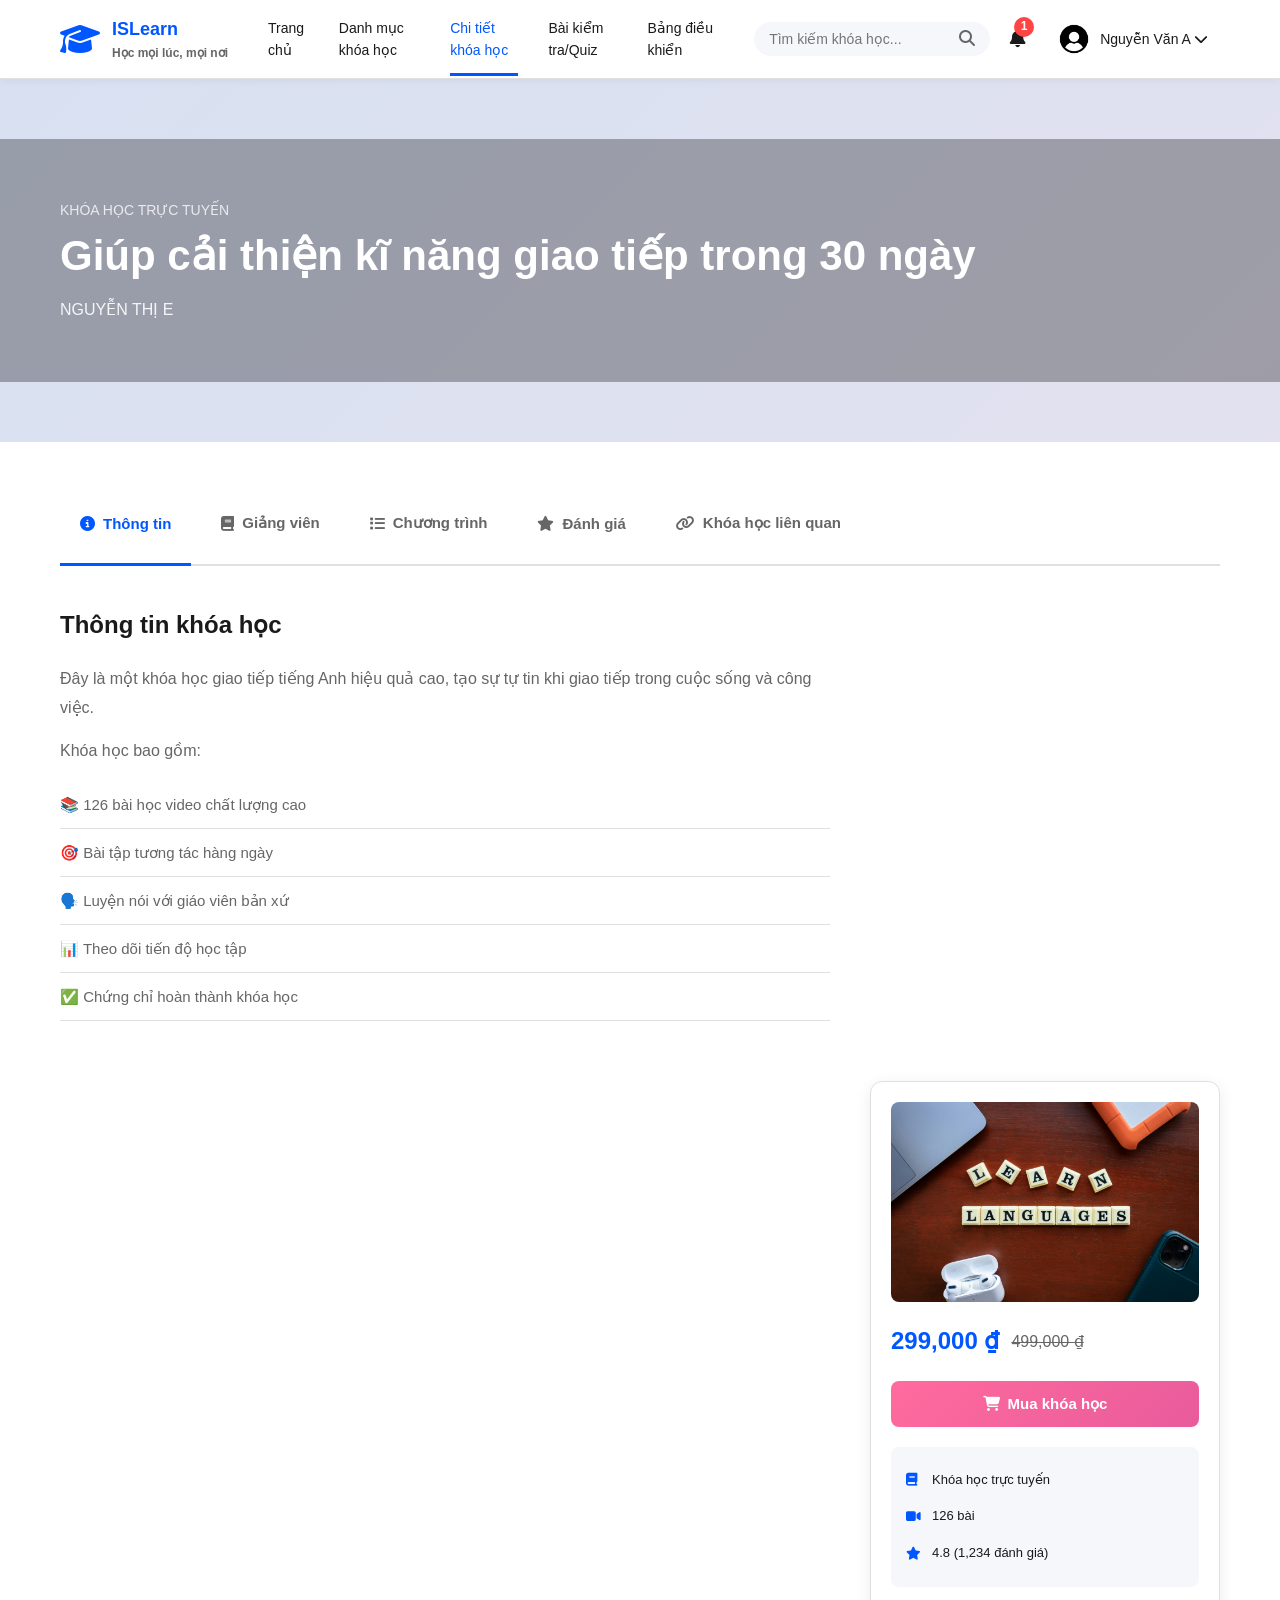
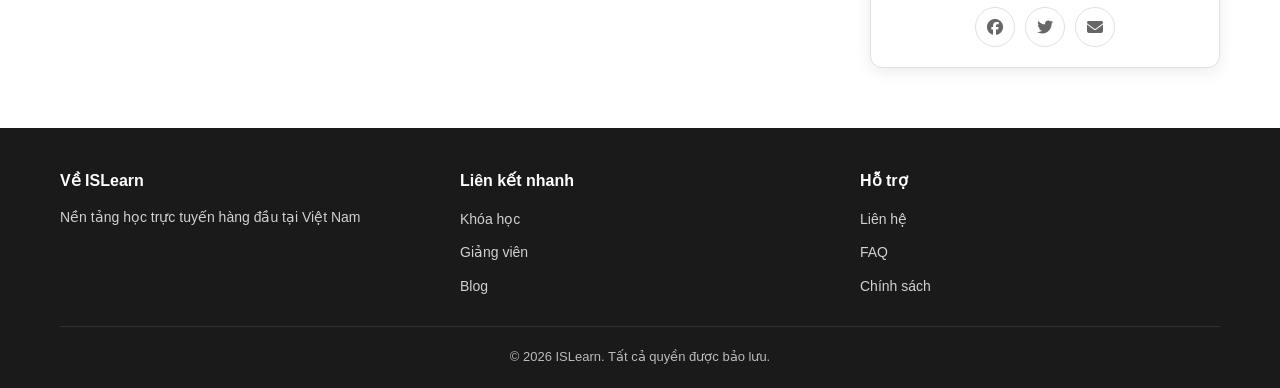
==== commit 724055a2: "fixx" ====
--- a/Bài nhóm/course-detail.html
+++ b/Bài nhóm/course-detail.html
@@ -5,7 +5,7 @@
     <meta name="viewport" content="width=device-width, initial-scale=1.0">
     <title>Chi tiết khóa học - ISLearn</title>
     <link rel="stylesheet" href="styles.css">
-    <link rel="stylesheet" href="home-page.css">
+    <link rel="stylesheet" href="course-detail.css">
     <link rel="stylesheet" href="https://cdnjs.cloudflare.com/ajax/libs/font-awesome/6.4.0/css/all.min.css">
 </head>
 <body>
--- a/Bài nhóm/course-detail.css
+++ b/Bài nhóm/course-detail.css
@@ -0,0 +1,565 @@
+/* ==================== BANNER COURSE ==================== */
+.banner-course {
+    background: linear-gradient(135deg, rgba(0, 87, 255, 0.1) 0%, rgba(108, 92, 231, 0.1) 100%),
+                url('data:image/svg+xml,<svg xmlns="http://www.w3.org/2000/svg" viewBox="0 0 1200 400"><rect fill="%23f0f0f0" width="1200" height="400"/></svg>');
+    background-size: cover;
+    background-position: center;
+    padding: 60px 0;
+    position: relative;
+}
+
+.banner-overlay {
+    background: rgba(0, 0, 0, 0.3);
+    padding: 60px 0;
+}
+
+.banner-content-wrapper {
+    display: flex;
+    justify-content: space-between;
+    align-items: center;
+    gap: 40px;
+}
+
+.banner-text {
+    flex: 1;
+    color: white;
+}
+
+.breadcrumb {
+    font-size: 14px;
+    color: rgba(255, 254, 255, 0.8);
+    margin-bottom: 10px;
+    text-transform: uppercase;
+}
+
+.course-title {
+    font-size: 42px;
+    font-weight: 700;
+    margin-bottom: 15px;
+    line-height: 1.2;
+}
+
+.course-instructor {
+    font-size: 16px;
+    color: rgba(255, 255, 255, 0.9);
+    margin: 0;
+}
+
+/* ==================== TABS NAVIGATION ==================== */
+.course-section {
+    padding: 60px 0;
+}
+
+.tabs-wrapper {
+    display: flex;
+    gap: 10px;
+    margin-bottom: 40px;
+    border-bottom: 2px solid var(--border-color);
+    padding-bottom: 20px;
+    flex-wrap: wrap;
+}
+
+.tab-btn {
+    background: transparent;
+    border: none;
+    padding: 12px 20px;
+    cursor: pointer;
+    font-size: 15px;
+    font-weight: 600;
+    color: var(--text-light);
+    transition: all 0.3s;
+    position: relative;
+    display: flex;
+    align-items: center;
+    gap: 8px;
+}
+
+.tab-btn:hover {
+    color: var(--primary-color);
+}
+
+.tab-btn.active {
+    color: var(--primary-color);
+}
+
+.tab-btn.active::after {
+    content: '';
+    position: absolute;
+    bottom: -22px;
+    left: 0;
+    right: 0;
+    height: 3px;
+    background: var(--primary-color);
+}
+
+/* ==================== TAB PANES ==================== */
+.course-content {
+    display: grid;
+    grid-template-columns: 1fr 350px;
+    gap: 40px;
+}
+
+.tab-pane {
+    display: none;
+    animation: fadeIn 0.3s ease;
+}
+
+.tab-pane.active {
+    display: block;
+}
+
+@keyframes fadeIn {
+    from {
+        opacity: 0;
+        transform: translateY(10px);
+    }
+    to {
+        opacity: 1;
+        transform: translateY(0);
+    }
+}
+
+.tab-pane h2 {
+    font-size: 24px;
+    font-weight: 700;
+    margin-bottom: 20px;
+    color: var(--text-dark);
+}
+
+.info-content {
+    line-height: 1.8;
+    color: var(--text-light);
+}
+
+.info-content p {
+    margin-bottom: 15px;
+}
+
+.info-content ul {
+    list-style: none;
+    padding-left: 0;
+    margin-top: 15px;
+}
+
+.info-content li {
+    padding: 10px 0;
+    border-bottom: 1px solid var(--border-color);
+    font-size: 15px;
+}
+
+/* ==================== INSTRUCTORS ==================== */
+.instructors-list {
+    display: grid;
+    grid-template-columns: repeat(2, 1fr);
+    gap: 20px;
+}
+
+.instructor-card {
+    background: var(--bg-light);
+    border-radius: 12px;
+    padding: 20px;
+    text-align: center;
+}
+
+.instructor-card img {
+    width: 80px;
+    height: 80px;
+    border-radius: 50%;
+    margin-bottom: 15px;
+    object-fit: cover;
+}
+
+.instructor-card h3 {
+    font-size: 16px;
+    font-weight: 700;
+    margin: 0 0 8px;
+}
+
+.instructor-card .email {
+    font-size: 13px;
+    color: var(--text-light);
+    margin: 0 0 10px;
+}
+
+.instructor-card .bio {
+    font-size: 13px;
+    color: var(--text-light);
+    margin: 0;
+    line-height: 1.6;
+}
+
+/* ==================== MODULES ==================== */
+.modules-list {
+    display: flex;
+    flex-direction: column;
+    gap: 20px;
+}
+
+.module {
+    border: 1px solid var(--border-color);
+    border-radius: 8px;
+    overflow: hidden;
+}
+
+.module-header {
+    background: var(--bg-light);
+    padding: 15px 20px;
+    cursor: pointer;
+    display: flex;
+    justify-content: space-between;
+    align-items: center;
+    transition: background 0.3s;
+}
+
+.module-header:hover {
+    background: #EBEBF0;
+}
+
+.module-header h3 {
+    font-size: 15px;
+    font-weight: 600;
+    margin: 0;
+    flex: 1;
+}
+
+.lesson-count {
+    font-size: 13px;
+    color: var(--text-light);
+    margin-right: 15px;
+}
+
+.module-header i {
+    color: var(--text-light);
+    transition: transform 0.3s;
+}
+
+.module-content {
+    padding: 0;
+    overflow: hidden;
+    transition: max-height 0.3s ease;
+}
+
+.lesson {
+    display: flex;
+    align-items: center;
+    gap: 15px;
+    padding: 15px 20px;
+    border-bottom: 1px solid var(--border-color);
+    cursor: pointer;
+    transition: background 0.2s;
+}
+
+.lesson:hover {
+    background: var(--bg-light);
+}
+
+.lesson:last-child {
+    border-bottom: none;
+}
+
+.lesson i {
+    color: var(--primary-color);
+    font-size: 14px;
+}
+
+.lesson span {
+    font-size: 14px;
+    color: var(--text-dark);
+}
+
+/* ==================== REVIEWS ==================== */
+.reviews-section {
+    display: flex;
+    flex-direction: column;
+    gap: 20px;
+}
+
+.review-item {
+    background: var(--bg-light);
+    border-radius: 8px;
+    padding: 20px;
+}
+
+.review-header {
+    display: flex;
+    gap: 15px;
+    margin-bottom: 15px;
+    align-items: flex-start;
+}
+
+.review-header img {
+    width: 50px;
+    height: 50px;
+    border-radius: 50%;
+    object-fit: cover;
+}
+
+.review-header h4 {
+    font-size: 15px;
+    font-weight: 600;
+    margin: 0 0 5px;
+}
+
+.rating-stars {
+    font-size: 13px;
+    margin-right: 10px;
+}
+
+.review-date {
+    font-size: 12px;
+    color: var(--text-light);
+}
+
+.review-text {
+    font-size: 14px;
+    color: var(--text-light);
+    line-height: 1.6;
+    margin: 0;
+}
+
+/* ==================== RELATED COURSES ==================== */
+.related-courses {
+    display: grid;
+    grid-template-columns: repeat(auto-fit, minmax(200px, 1fr));
+    gap: 20px;
+}
+
+.course-card-mini {
+    border: 1px solid var(--border-color);
+    border-radius: 8px;
+    overflow: hidden;
+    transition: all 0.3s;
+}
+
+.course-card-mini:hover {
+    box-shadow: 0 4px 12px rgba(0, 0, 0, 0.1);
+    transform: translateY(-3px);
+}
+
+.course-card-mini img {
+    width: 100%;
+    height: 120px;
+    object-fit: cover;
+}
+
+.course-card-mini h4 {
+    font-size: 13px;
+    font-weight: 600;
+    padding: 12px;
+    margin: 0;
+    line-height: 1.4;
+}
+
+.course-card-mini .price {
+    font-size: 14px;
+    color: var(--primary-color);
+    font-weight: 700;
+    padding: 0 12px 12px;
+    margin: 0;
+}
+
+/* ==================== SIDEBAR ==================== */
+.course-sidebar {
+    position: sticky;
+    top: 100px;
+    margin-top: -100px;
+    padding-top: 100px;
+}
+
+.sidebar-container {
+    display: flex;
+    justify-content: flex-end;
+}
+
+.sidebar-card {
+    width: 100%;
+    max-width: 350px;
+}
+
+.course-preview {
+    background: white;
+    border: 1px solid var(--border-color);
+    border-radius: 12px;
+    padding: 20px;
+    box-shadow: 0 4px 16px rgba(0, 0, 0, 0.08);
+}
+
+.course-image-preview {
+    width: 100%;
+    height: 200px;
+    border-radius: 8px;
+    overflow: hidden;
+    margin-bottom: 20px;
+}
+
+.course-image-preview img {
+    width: 100%;
+    height: 100%;
+    object-fit: cover;
+}
+
+.course-pricing {
+    margin-bottom: 20px;
+}
+
+.price-section {
+    display: flex;
+    align-items: center;
+    gap: 12px;
+}
+
+.current-price {
+    font-size: 24px;
+    font-weight: 700;
+    color: var(--primary-color);
+}
+
+.original-price {
+    font-size: 16px;
+    color: var(--text-light);
+    text-decoration: line-through;
+}
+
+.btn-buy {
+    width: 100%;
+    background: linear-gradient(135deg, #FF6B9D 0%, #E85B9C 100%);
+    color: white;
+    border: none;
+    padding: 14px 20px;
+    border-radius: 8px;
+    font-size: 15px;
+    font-weight: 600;
+    cursor: pointer;
+    display: flex;
+    align-items: center;
+    justify-content: center;
+    gap: 8px;
+    transition: all 0.3s;
+    margin-bottom: 20px;
+}
+
+.btn-buy:hover {
+    transform: translateY(-2px);
+    box-shadow: 0 6px 16px rgba(232, 91, 156, 0.3);
+}
+
+.course-details {
+    background: var(--bg-light);
+    border-radius: 8px;
+    padding: 15px;
+    margin-bottom: 20px;
+}
+
+.detail-item {
+    display: flex;
+    align-items: center;
+    gap: 10px;
+    padding: 8px 0;
+    font-size: 13px;
+}
+
+.detail-item i {
+    color: var(--primary-color);
+    min-width: 16px;
+}
+
+.share-buttons {
+    display: flex;
+    gap: 10px;
+    justify-content: center;
+}
+
+.share-btn {
+    width: 40px;
+    height: 40px;
+    border-radius: 50%;
+    border: 1px solid var(--border-color);
+    background: transparent;
+    color: var(--text-light);
+    cursor: pointer;
+    transition: all 0.3s;
+    display: flex;
+    align-items: center;
+    justify-content: center;
+    font-size: 16px;
+}
+
+.share-btn:hover {
+    background: var(--primary-color);
+    color: white;
+    border-color: var(--primary-color);
+}
+
+/* ==================== RESPONSIVE ==================== */
+@media (max-width: 1024px) {
+    .course-content {
+        grid-template-columns: 1fr;
+    }
+
+    .course-sidebar {
+        position: relative;
+        top: auto;
+        margin-top: 40px;
+        padding-top: 0;
+    }
+
+    .sidebar-container {
+        justify-content: flex-start;
+    }
+
+    .instructors-list {
+        grid-template-columns: 1fr;
+    }
+}
+
+@media (max-width: 768px) {
+    .banner-content-wrapper {
+        flex-direction: column;
+    }
+
+    .course-title {
+        font-size: 28px;
+    }
+
+    .tabs-wrapper {
+        gap: 5px;
+    }
+
+    .tab-btn {
+        padding: 10px 12px;
+        font-size: 12px;
+    }
+
+    .tab-btn i {
+        display: none;
+    }
+
+    .related-courses {
+        grid-template-columns: repeat(2, 1fr);
+    }
+
+    .sidebar-card {
+        max-width: 100%;
+    }
+}
+
+@media (max-width: 480px) {
+    .course-title {
+        font-size: 24px;
+    }
+
+    .tabs-wrapper {
+        overflow-x: auto;
+        flex-wrap: nowrap;
+    }
+
+    .tab-btn {
+        padding: 8px 10px;
+        font-size: 11px;
+        white-space: nowrap;
+    }
+
+    .related-courses {
+        grid-template-columns: 1fr;
+    }
+}
